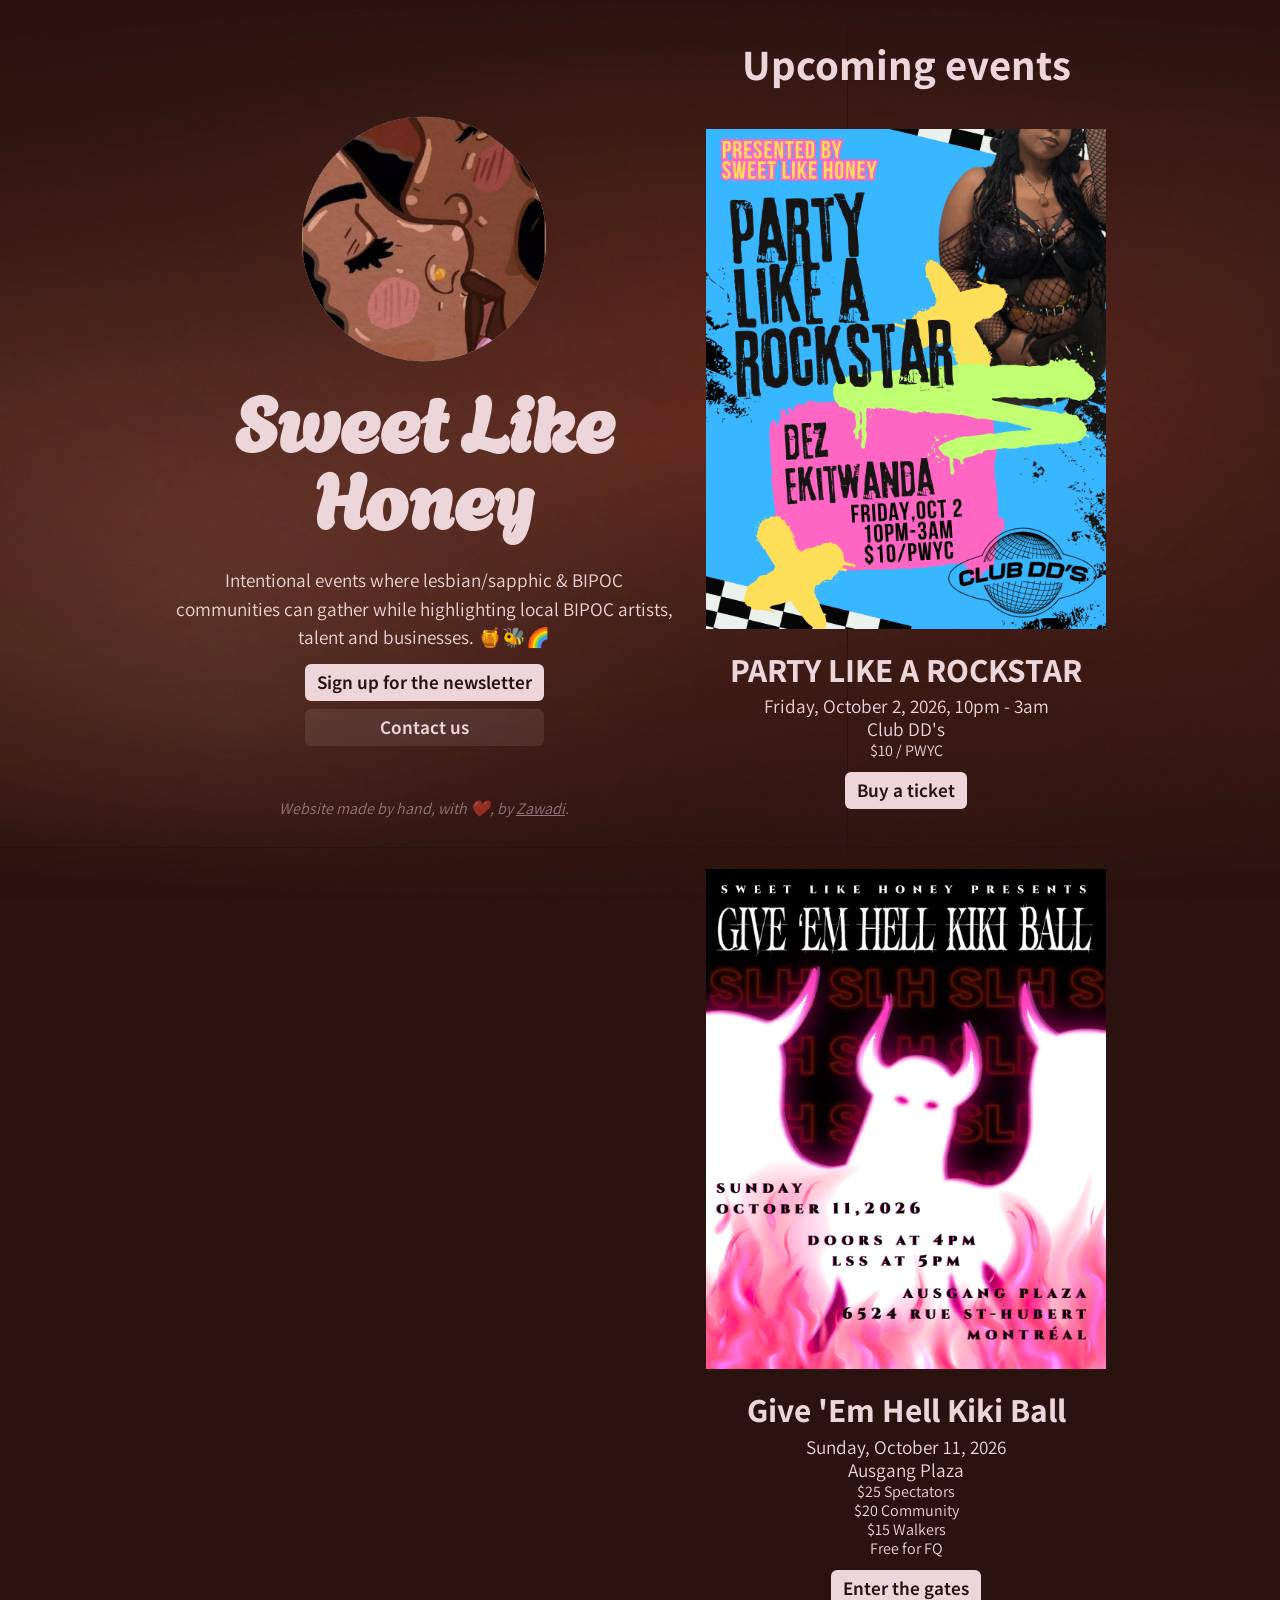
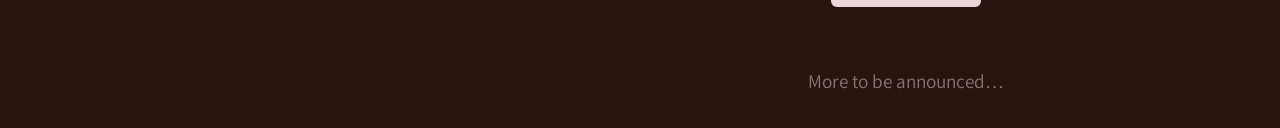
==== index.html @ 3fdf6896 "🤘🏿 Add new event" ====
<!doctype html>
<html>
  <head>
    <meta charset="UTF-8" />
    <meta name="viewport" content="width=device-width, initial-scale=1.0" />

    <link rel="preload" as="style" href="josh-comeau-reset.css" />
    <link rel="preload" as="style" href="styles.css" />
    <link rel="preload" as="style" href="home.css" />

    <style>
      body {
        --white: #ecd6d9;
        --bkg-color: #2a120e;
        background-color: var(--bkg-color);
        color: var(--white);
      }
    </style>
    <link rel="stylesheet" type="text/css" href="josh-comeau-reset.css" />
    <link rel="stylesheet" type="text/css" href="styles.css" />
    <link rel="stylesheet" type="text/css" href="home.css" />

    <link rel="icon" href="/favicon.ico" sizes="32x32" />

    <title>Sweet Like Honey</title>
    <meta
      name="description"
      content="Intentional events where lesbian/sapphic & BIPOC communities can gather while highlighting local BIPOC artists, talent and businesses. 🍯🐝🌈"
    />

    <meta property="og:url" content="https://sweetlikehoneymtl.com" />
    <meta property="og:type" content="website" />
    <meta property="og:title" content="Sweet Like Honey" />
    <meta
      property="og:description"
      content="Intentional events where lesbian/sapphic & BIPOC communities can gather while highlighting local BIPOC artists, talent and businesses. 🍯🐝🌈"
    />
    <meta
      property="og:image"
      content="https://sweetlikehoneymtl.com/site_preview.png"
    />

    <meta name="twitter:card" content="summary_large_image" />
    <meta property="twitter:domain" content="sweetlikehoneymtl.com" />
    <meta property="twitter:url" content="https://sweetlikehoneymtl.com" />
    <meta name="twitter:title" content="Sweet Like Honey" />
    <meta
      name="twitter:description"
      content="Intentional events where lesbian/sapphic & BIPOC communities can gather while highlighting local BIPOC artists, talent and businesses. 🍯🐝🌈"
    />
    <meta
      name="twitter:image"
      content="https://sweetlikehoneymtl.com/site_preview.png"
    />
  </head>
  <body>
    <div class="heroSection">
      <div class="logo">
        <img id="heroImage" src="SLH Logo.png" />
        <h1>Sweet Like Honey</h1>
      </div>
      <p>
        Intentional events where lesbian/sapphic & BIPOC communities can gather
        while highlighting local BIPOC artists, talent and businesses. 🍯🐝🌈
      </p>
      <div class="buttons">
        <a class="button" href="/newsletter">
          <span>Sign up for the newsletter</span></a
        >
        <a
          class="button secondary"
          href="mailto:contact@sweetlikehoneymtl.com?subject=%F0%9F%92%8C%20Contact%20request"
          ><span>Contact us</span></a
        >
      </div>
      <footer class="desktopFooter">
        <p class="author">
          <small>
            Website made by hand, with
            <span role="img" aria-label="love">❤️</span>, by
            <a
              rel="noopener noreferrer"
              target="_blank"
              href="https://zawadi.world"
              >Zawadi</a
            >.
          </small>
        </p>
      </footer>
    </div>
    <main>
      <h2 id="upcomingEventsTitle">Upcoming events</h2>

      <div class="posters">
        <!--<article>
          <div class="carousel">
            <img
              src="posters/26-09-06_hoochieland/main.jpg"
              alt="Sweet Like Honey presents: Hoochieland: Birthday Bash. Sunday September 6, 2026, 8pm - 1am, Ausgang Plaza, 6524 rue St-Hubert, Montreal, QC, H2S 2M3"
            />
            <img
              src="posters/26-09-06_hoochieland/dj_ekitwanda.jpg"
              alt="Featured DJ: Ekitwanda"
            />
            <img
              src="posters/26-09-06_hoochieland/dj_dez.jpg"
              alt="Featured DJ: Dez"
            />
            <img
              src="posters/26-09-06_hoochieland/dj_too.jpg"
              alt="Featured DJ: Too"
            />
            <img
              src="posters/26-09-06_hoochieland/spicy_baby_tattoo.jpg"
              alt="Featured vendor: Spicy Baby Tattoo"
            />
            <img
              src="posters/26-09-06_hoochieland/mom_douce.jpg"
              alt="Featured vendor: Mom Douce. This vendor will be selling Haitian plates of food."
            />
            <img
              src="posters/26-09-06_hoochieland/competitions.jpg"
              alt="Competitions: Best Dressed at 10:15pm, Twerk Competitions at 11:30pm"
            />
            <img
              src="posters/26-09-06_hoochieland/moodboard_1.jpg"
              alt="Moodboard 1"
            />
            <img
              src="posters/26-09-06_hoochieland/moodboard_2.jpg"
              alt="Moodboard 2"
            />
            <img
              src="posters/26-09-06_hoochieland/moodboard_3.jpg"
              alt="Moodboard 3"
            />
            <img
              src="posters/26-09-06_hoochieland/moodboard_4.jpg"
              alt="Moodboard 4"
            />
          </div>
          <div class="eventDescription">
            <h4>Hoochieland</h4>
            <p>
              <span>Sunday, September 6, 2026, 8pm - 1am</span>
              <span>Ausgang Plaza</span>
              <span>6524 rue St-Hubert, Montréal, QC, H2S 2M3</span>
            </p>
            <a
              class="button"
              rel="noopener noreferrer"
              target="_blank"
              href="https://lepointdevente.com/billets/xd0260906001"
              ><span>Buy a ticket</span></a
            >
          </div>
        </article>-->

        <!--<article>
          <img
            src="posters/26-09-12_we_outside.jpg"
            alt='Sweet Like Honey and The Pull Up present: "We Outside!": A Black Queer Gathering. Saturday September 12, 2026, 1:30pm - 6pm, Parc Lafontaine'
          />
          <div class="eventDescription">
            <h4>&quot;We Outside!&quot;</h4>
            <p>
              <span>Saturday, September 12, 2026, 1:30pm-6pm</span>
              <span>Parc Lafontaine</span>
              <small>(Pin will be dropped the day of)</small>
            </p>
            <button disabled class="button">
              <span>FREE</span>
            </button>
          </div>
        </article>-->

        <!--<article>
          <img
            src="posters/26-09-17_uncensored_strip_night.png"
            alt='Sweet Like Honey presents "UNCENSORED": A Lesbian/Sapphic Strip Club Night. Thursday, September 17, 2026, 8pm til late @ Bar Taboo. $10 before 10pm, $15 after.'
          />
          <div class="eventDescription">
            <h4>UNCENSORED: A Lesbian/Sapphic Strip Club Night</h4>
            <p>
              <span>Thursday, September 17, 2026, 8pm til late</span>
              <span>Bar taboo</span>
              <small>$10 before 10pm, $15 after</small>
              <small>$20 for private dances</small>
            </p>
            <button disabled class="button">
              <span>Cash only</span>
            </button>
          </div>
        </article>-->

        <article>
          <img
            src="posters/26-10-02_party_like_a_rockstar.png"
            alt="Sweet Like Honey presents PARTY LIKE A ROCKSTAR. Friday, October 2, 2026, 10pm - 3am @ Club DD's. $10 / PWYC."
          />
          <div class="eventDescription">
            <h4>PARTY LIKE A ROCKSTAR</h4>
            <p>
              <span>Friday, October 2, 2026, 10pm - 3am</span>
              <span>Club DD's</span>
              <small>$10 / PWYC</small>
            </p>
            <a
              class="button"
              rel="noopener noreferrer"
              target="_blank"
              href="https://www.eventbrite.ca/e/sweet-like-honey-presents-party-like-a-rockstar-tickets-2002541861615?aff=oddtdtcreator"
              ><span>Buy a ticket</span></a
            >
          </div>
        </article>

        <article id="give_em_hell_kiki_ball">
          <img
            src="posters/26-10-11_give_em_hell_kiki_ball/1. Main poster.png"
            alt="Sweet Like Honey present Give 'Em Hell Kiki Ball: Sunday, October 11, 2026. Doors at 4pm, LSS at 5pm @ Ausgang Plaza 6524 rue St-Hubert, Montréal"
          />
          <!--<div class="carousel">
            <img
              src="posters/26-10-11_give_em_hell_kiki_ball/1. Main poster.png"
              alt="Sweet Like Honey present Give 'Em Hell Kiki Ball: Sunday, October 11, 2026. Doors at 4pm, LSS at 5pm @ Ausgang Plaza 6524 rue St-Hubert, Montréal"
            />
            <img
              src="posters/26-10-11_give_em_hell_kiki_ball/2. More details.png"
              alt="Commentators: Moonstar PinkLady, Silk PinkLady. DJ: Moon 007. $25 Spectators, $20 Community, $15 Walkers, Free for FQ. Nails Affair, Face, Realness, Beginners' Performance, Beginners' Runway, Body, Lip Sync, Intermission, Bazaar, Fashion Killa, Commentator vs Commentator, Performance, Runway, Sex Siren"
            />
            <img
              src="posters/26-10-11_give_em_hell_kiki_ball/3. Nails Affair.png"
              alt="Nails Affair. In the Roman Catholic tradition, the first known murder was the murder of Abel by the hands of his brother, Cain. Convince the judges that there might be a twist to the story. As they say — caught red handed! Bring it with your nails as the weapons."
            />
            <img
              src="posters/26-10-11_give_em_hell_kiki_ball/4. Face.png"
              alt="Face. “Your heart became proud on account of your beauty, and you corrupted your wisdom because of your splendor. So I threw you to the earth.” Ezekiel 28:17. Bring it as a fallen angel."
            />
            <img
              src="posters/26-10-11_give_em_hell_kiki_ball/5. Realness.png"
              alt="Realness. Before the fall, there was Paradise. Step into the Garden of Eden and show us the innocence, simplicity and divine beauty of the first humans before their descent from paradise. Bring it as Adam, Eve or your own interpretation of the first inhabitants of Eden. Can you make us believe you were truly made for Paradise?"
            />
            <img
              src="posters/26-10-11_give_em_hell_kiki_ball/6. Beginners' Performance.png"
              alt="Beginners' Performance. You’ve been through the valley of the shadow of death, gone to hell and made it back. Bring it as in a burnt and charred look. Can you vogue through the night when you’re already burnt out..?"
            />
            <img
              src="posters/26-10-11_give_em_hell_kiki_ball/7. Beginners' Runway.png"
              alt="Beginners' Runway. You’ve been lazy in life and your punishment is to keep it pumping. Bring it in loungewear."
            />
            <img
              src="posters/26-10-11_give_em_hell_kiki_ball/8. Body.png"
              alt="Body. “The apostles believe in Jesus Christ who was conceived by the Holy Spirit was crucified, died and was buried” Bring it as Jesus’ final look before his descent into hell and rose again."
            />
            <img
              src="posters/26-10-11_give_em_hell_kiki_ball/9. Lip Sync.png"
              alt="Lip Sync. Harpies work under the Gods to punish the ones who’ve offended them or have committed unspeakable acts. Bring it with a song to vocalize your anger, show us that you can drag a bitch straight to hell with the power of your words."
            />
            <img
              src="posters/26-10-11_give_em_hell_kiki_ball/10. Bazaar.png"
              alt="Bazaar. Cerebus is described as the monstrous watchdog of the underworld who diligently served his master, the ruler of hell. After millenia, he needs a break. Bring it as his successor, the new guardian of the gates of hell."
            />
            <img
              src="posters/26-10-11_give_em_hell_kiki_ball/11. Fashion Killa.png"
              alt="Fashion Killa. “Opulence! you own everything.” – Junior LaBeija. Greed is a deadly sin. More is more and there’s no such thing as enough. Dive into the extravagance. Bring it with an excess of accessories."
            />
            <img
              src="posters/26-10-11_give_em_hell_kiki_ball/12. Commentator vs Commentator.png"
              alt="Commentator vs Commentator. Exorcisms have been performed for thousands of years. The girls are POSSESSED, it is your task to make sure no demons is left standing in your vicinity. Bring it with a chant to cast away the most sinister spirits."
            />
            <img
              src="posters/26-10-11_give_em_hell_kiki_ball/13. Performance.png"
              alt="Performance. The holy water was splashed, the prayers were read, and your physical body is fighting to save your soul. Bring it as a person in the midst of an exorcism. Tell us the story of the demon on its way out."
            />
            <img
              src="posters/26-10-11_give_em_hell_kiki_ball/14. Runway.png"
              alt="Runway. Death walks among us. You are now tasked to collect the souls of the damned. Show us how you’d escort a sinner out of this world and into the afterlife. Bring it as the Grim Reaper and pump to collect your next target."
            />
            <img
              src="posters/26-10-11_give_em_hell_kiki_ball/15. Sex Siren.png"
              alt="Sex siren. You made a vow… and still chose temptation. Tag team with a member of another House and give us the ultimate forbidden affair. Secret lovers, stolen glances, betrayal, jealousy and sinful chemistry! Bring it with the kind of temptation that could send you straight to the Second Circle of Hell."
            />
            <img
              src="posters/26-10-11_give_em_hell_kiki_ball/16. Call for sponsors.png"
              alt="Call for sponsors. All categories are open for sponsors! (cash or gifts). Reach out to contact@sweetlikehoneymtl.com"
            />
          </div>-->
          <div class="eventDescription">
            <h4>Give 'Em Hell Kiki Ball</h4>
            <p>
              <span>Sunday, October 11, 2026</span>
              <span>Ausgang Plaza</span>
              <small>$25 Spectators</small>
              <small>$20 Community</small>
              <small>$15 Walkers</small>
              <small>Free for FQ</small>
            </p>

            <div class="buttons">
              <a class="button" href="./give-em-hell/"
                ><span>Enter the gates</span></a
              >
            </div>
          </div>
        </article>
      </div>
    </main>
    <footer class="mobileFooter">
      <p class="author">
        Website made by hand, with
        <span role="img" aria-label="love">❤️</span>, by
        <a rel="noopener noreferrer" target="_blank" href="https://zawadi.world"
          >Zawadi</a
        >.
      </p>
    </footer>
  </body>
</html>
---- styles.css ----
@font-face {
  font-family: "Agbalumo";
  src: url("fonts/Agbalumo-Regular.ttf");
}

@font-face {
  font-family: "Assistant";
  src: url("fonts/Assistant-VariableFont_wght.ttf");
}

html {
  font-size: 120%;
}

body {
  overflow-x: auto;

  &::before {
    content: "";
    position: fixed;
    z-index: -1;
    width: 100svw;
    height: 100svh;
    background-image: url("./background_mobile.webp");
    background-position: center;
    background-size: cover;
    background-repeat: no-repeat;
    top: 0;
    left: 0;
  }

  min-height: 100svh;

  font-family: Assistant;

  @media (orientation: landscape) {
    &::before {
      background-image: url("./background_desktop.webp");
    }
  }
}

h1 {
  font-size: 3.5em;
  @media (orientation: landscape) {
    font-size: 4em;
  }
}
h2 {
  font-size: 2.25em;
}
h3 {
  font-size: 2em;
}
h4 {
  font-size: 1.75em;
}
h5 {
  font-size: 1.5em;
}
h6 {
  font-size: 1em;
}

button {
  padding: 0;
  border: none;
  background: none;
}

a:where(:visited),
a:where(:any-link) {
  color: inherit;
}

.buttons {
  display: flex;
  flex-direction: column;
  gap: 8px;
  margin: 12px 0;

  .button {
    margin: 0;
  }
}

.button {
  border-radius: 8px;
  margin: 12px 0;

  padding: 8px 16px;
  background-color: var(--white);
  color: var(--bkg-color);

  text-decoration: none;
  font-weight: 650;

  &:disabled {
    opacity: 0.75;
  }

  &.secondary {
    background-color: oklch(from var(--white) l c h / 0.1);
    color: var(--white);
  }

  @media (hover: hover) {
    border-radius: 6px;
    padding: 4px 12px;
    transition: transform 100ms ease-in-out;

    &:not(:disabled):hover {
      transform: scale(1.1);
    }
  }
}
---- home.css ----
body {
  position: relative;

  display: flex;
  flex-direction: column;
  align-items: center;
  gap: 32px;

  @media (orientation: landscape) {
    padding: 0 32px;
    flex-direction: row;
    justify-content: center;
    align-items: flex-start;
  }
}

#heroImage {
  width: 75vw;
  max-width: 250px;

  @media (orientation: landscape) {
    width: 30vw;
  }
}

.heroSection {
  width: 100%;
  max-width: 500px;
  margin-top: 4svh;
  padding: 0 2.5vw;

  display: flex;
  flex-direction: column;
  align-items: center;
  text-align: center;

  @media (orientation: landscape) {
    position: sticky;
    top: 0;

    padding: 0;
    height: 100svh;
    width: 40svw;

    justify-content: center;
  }
}

.logo {
  margin-top: 32px;

  display: flex;
  flex-direction: column;
  align-items: center;

  h1 {
    font-family: Agbalumo;
    line-height: 1;
    margin-top: 8px;
    margin-bottom: 16px;
  }

  @media (orientation: landscape) {
    margin-top: 0;

    h1 {
      margin-top: 16px;
      margin-bottom: 32px;
    }
  }
}

main {
  padding: 0 2.5vw;

  display: flex;
  flex-direction: column;
  align-items: center;
  text-align: center;

  @media (orientation: landscape) {
    padding: 0;
    min-height: 100svh;
    justify-content: center;
  }
}

#upcomingEventsTitle {
  margin-bottom: 16px;

  @media (orientation: landscape) {
    margin-bottom: 32px;
    margin-top: 32px;
  }
}

.posters {
  display: flex;
  flex-direction: column;
  gap: 16px;

  article {
    width: 80vw;
    max-width: 300px;
  }

  @media (orientation: landscape) {
    margin-bottom: 32px;

    &::after {
      content: "More to be announced…";
      opacity: 0.5;
    }

    article {
      width: 40svw;
      max-width: 400px;
    }
  }
}

.carousel {
  display: flex;
  align-items: center;
  gap: 8px;

  padding: 0 32px;
  margin: 0 -32px;
  mask-image: linear-gradient(
    to right,
    transparent,
    black 40px,
    black calc(100% - 40px),
    transparent 100%
  );
  scroll-snap-type: x mandatory;
  overflow-x: scroll;
  scrollbar-width: none;

  img {
    scroll-snap-align: center;
  }
}

.eventDescription {
  margin: 16px 0 32px;
  display: flex;
  flex-direction: column;
  align-items: center;
  text-align: center;

  p {
    line-height: 1.2;
  }

  p > * {
    display: block;
  }
}

footer {
  opacity: 0.5;
  display: flex;
  align-items: center;

  p {
    font-style: italic;
  }

  &.mobileFooter {
    height: 200px;
  }

  &.desktopFooter {
    display: none;
    height: 100px;
  }

  @media (orientation: landscape) {
    &.mobileFooter {
      display: none;
    }

    &.desktopFooter {
      display: flex;
    }
  }
}
---- styles.css ----
@font-face {
  font-family: "Agbalumo";
  src: url("fonts/Agbalumo-Regular.ttf");
}

@font-face {
  font-family: "Assistant";
  src: url("fonts/Assistant-VariableFont_wght.ttf");
}

html {
  font-size: 120%;
}

body {
  overflow-x: auto;

  &::before {
    content: "";
    position: fixed;
    z-index: -1;
    width: 100svw;
    height: 100svh;
    background-image: url("./background_mobile.webp");
    background-position: center;
    background-size: cover;
    background-repeat: no-repeat;
    top: 0;
    left: 0;
  }

  min-height: 100svh;

  font-family: Assistant;

  @media (orientation: landscape) {
    &::before {
      background-image: url("./background_desktop.webp");
    }
  }
}

h1 {
  font-size: 3.5em;
  @media (orientation: landscape) {
    font-size: 4em;
  }
}
h2 {
  font-size: 2.25em;
}
h3 {
  font-size: 2em;
}
h4 {
  font-size: 1.75em;
}
h5 {
  font-size: 1.5em;
}
h6 {
  font-size: 1em;
}

button {
  padding: 0;
  border: none;
  background: none;
}

a:where(:visited),
a:where(:any-link) {
  color: inherit;
}

.buttons {
  display: flex;
  flex-direction: column;
  gap: 8px;
  margin: 12px 0;

  .button {
    margin: 0;
  }
}

.button {
  border-radius: 8px;
  margin: 12px 0;

  padding: 8px 16px;
  background-color: var(--white);
  color: var(--bkg-color);

  text-decoration: none;
  font-weight: 650;

  &:disabled {
    opacity: 0.75;
  }

  &.secondary {
    background-color: oklch(from var(--white) l c h / 0.1);
    color: var(--white);
  }

  @media (hover: hover) {
    border-radius: 6px;
    padding: 4px 12px;
    transition: transform 100ms ease-in-out;

    &:not(:disabled):hover {
      transform: scale(1.1);
    }
  }
}
---- home.css ----
body {
  position: relative;

  display: flex;
  flex-direction: column;
  align-items: center;
  gap: 32px;

  @media (orientation: landscape) {
    padding: 0 32px;
    flex-direction: row;
    justify-content: center;
    align-items: flex-start;
  }
}

#heroImage {
  width: 75vw;
  max-width: 250px;

  @media (orientation: landscape) {
    width: 30vw;
  }
}

.heroSection {
  width: 100%;
  max-width: 500px;
  margin-top: 4svh;
  padding: 0 2.5vw;

  display: flex;
  flex-direction: column;
  align-items: center;
  text-align: center;

  @media (orientation: landscape) {
    position: sticky;
    top: 0;

    padding: 0;
    height: 100svh;
    width: 40svw;

    justify-content: center;
  }
}

.logo {
  margin-top: 32px;

  display: flex;
  flex-direction: column;
  align-items: center;

  h1 {
    font-family: Agbalumo;
    line-height: 1;
    margin-top: 8px;
    margin-bottom: 16px;
  }

  @media (orientation: landscape) {
    margin-top: 0;

    h1 {
      margin-top: 16px;
      margin-bottom: 32px;
    }
  }
}

main {
  padding: 0 2.5vw;

  display: flex;
  flex-direction: column;
  align-items: center;
  text-align: center;

  @media (orientation: landscape) {
    padding: 0;
    min-height: 100svh;
    justify-content: center;
  }
}

#upcomingEventsTitle {
  margin-bottom: 16px;

  @media (orientation: landscape) {
    margin-bottom: 32px;
    margin-top: 32px;
  }
}

.posters {
  display: flex;
  flex-direction: column;
  gap: 16px;

  article {
    width: 80vw;
    max-width: 300px;
  }

  @media (orientation: landscape) {
    margin-bottom: 32px;

    &::after {
      content: "More to be announced…";
      opacity: 0.5;
    }

    article {
      width: 40svw;
      max-width: 400px;
    }
  }
}

.carousel {
  display: flex;
  align-items: center;
  gap: 8px;

  padding: 0 32px;
  margin: 0 -32px;
  mask-image: linear-gradient(
    to right,
    transparent,
    black 40px,
    black calc(100% - 40px),
    transparent 100%
  );
  scroll-snap-type: x mandatory;
  overflow-x: scroll;
  scrollbar-width: none;

  img {
    scroll-snap-align: center;
  }
}

.eventDescription {
  margin: 16px 0 32px;
  display: flex;
  flex-direction: column;
  align-items: center;
  text-align: center;

  p {
    line-height: 1.2;
  }

  p > * {
    display: block;
  }
}

footer {
  opacity: 0.5;
  display: flex;
  align-items: center;

  p {
    font-style: italic;
  }

  &.mobileFooter {
    height: 200px;
  }

  &.desktopFooter {
    display: none;
    height: 100px;
  }

  @media (orientation: landscape) {
    &.mobileFooter {
      display: none;
    }

    &.desktopFooter {
      display: flex;
    }
  }
}
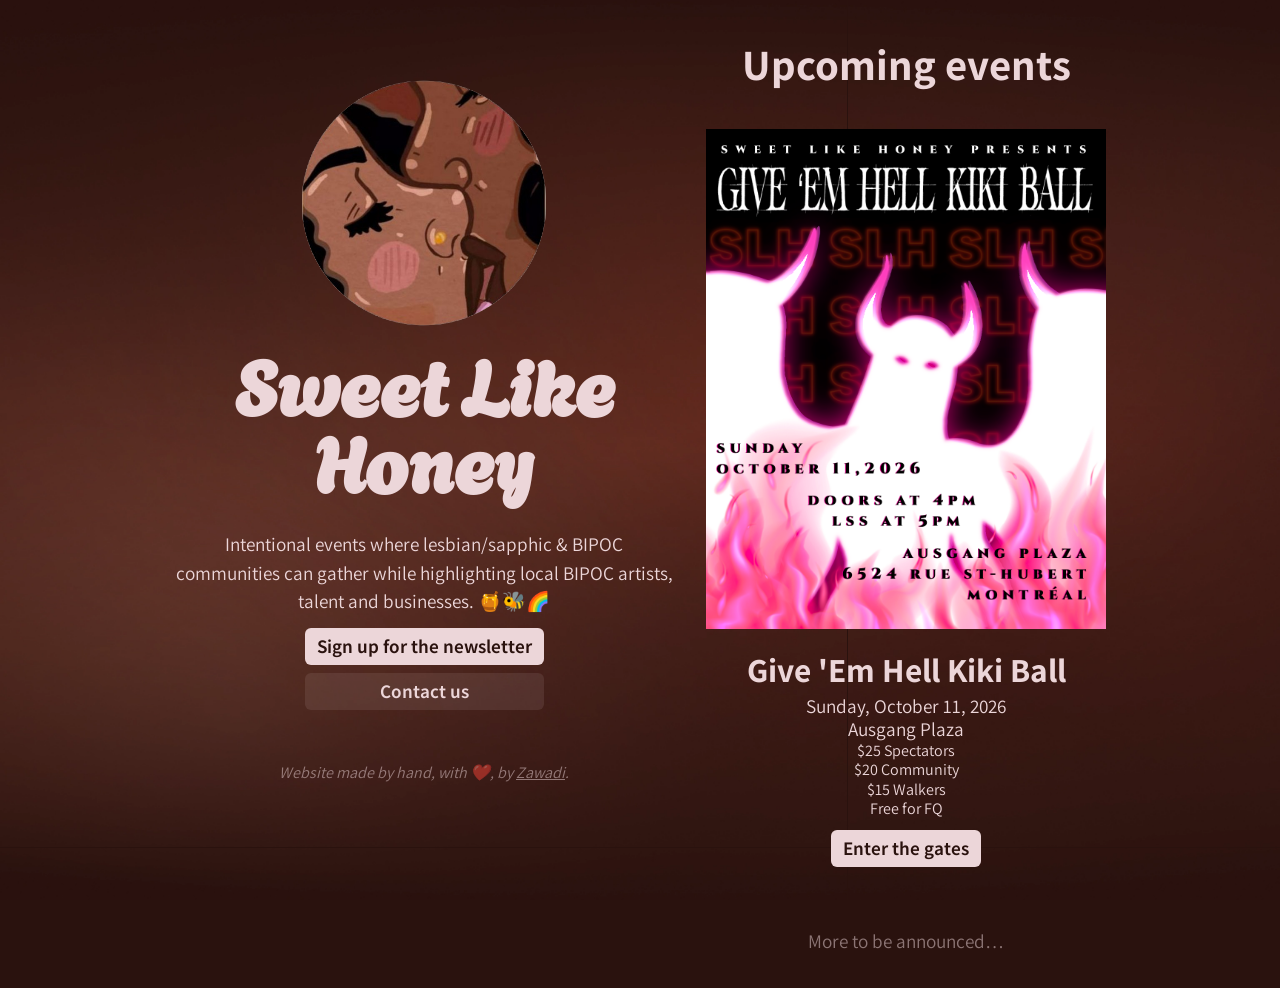
==== commit 302479f5: "🧹 Remove bygone event" ====
--- a/index.html
+++ b/index.html
@@ -193,7 +193,7 @@
           </div>
         </article>-->
 
-        <article>
+        <!--<article>
           <img
             src="posters/26-10-02_party_like_a_rockstar.png"
             alt="Sweet Like Honey presents PARTY LIKE A ROCKSTAR. Friday, October 2, 2026, 10pm - 3am @ Club DD's. $10 / PWYC."
@@ -213,7 +213,7 @@
               ><span>Buy a ticket</span></a
             >
           </div>
-        </article>
+        </article>-->
 
         <article id="give_em_hell_kiki_ball">
           <img
--- a/home.css
+++ b/home.css
@@ -38,6 +38,7 @@
     position: sticky;
     top: 0;
 
+    margin-top: 0;
     padding: 0;
     height: 100svh;
     width: 40svw;
--- a/home.css
+++ b/home.css
@@ -38,6 +38,7 @@
     position: sticky;
     top: 0;
 
+    margin-top: 0;
     padding: 0;
     height: 100svh;
     width: 40svw;
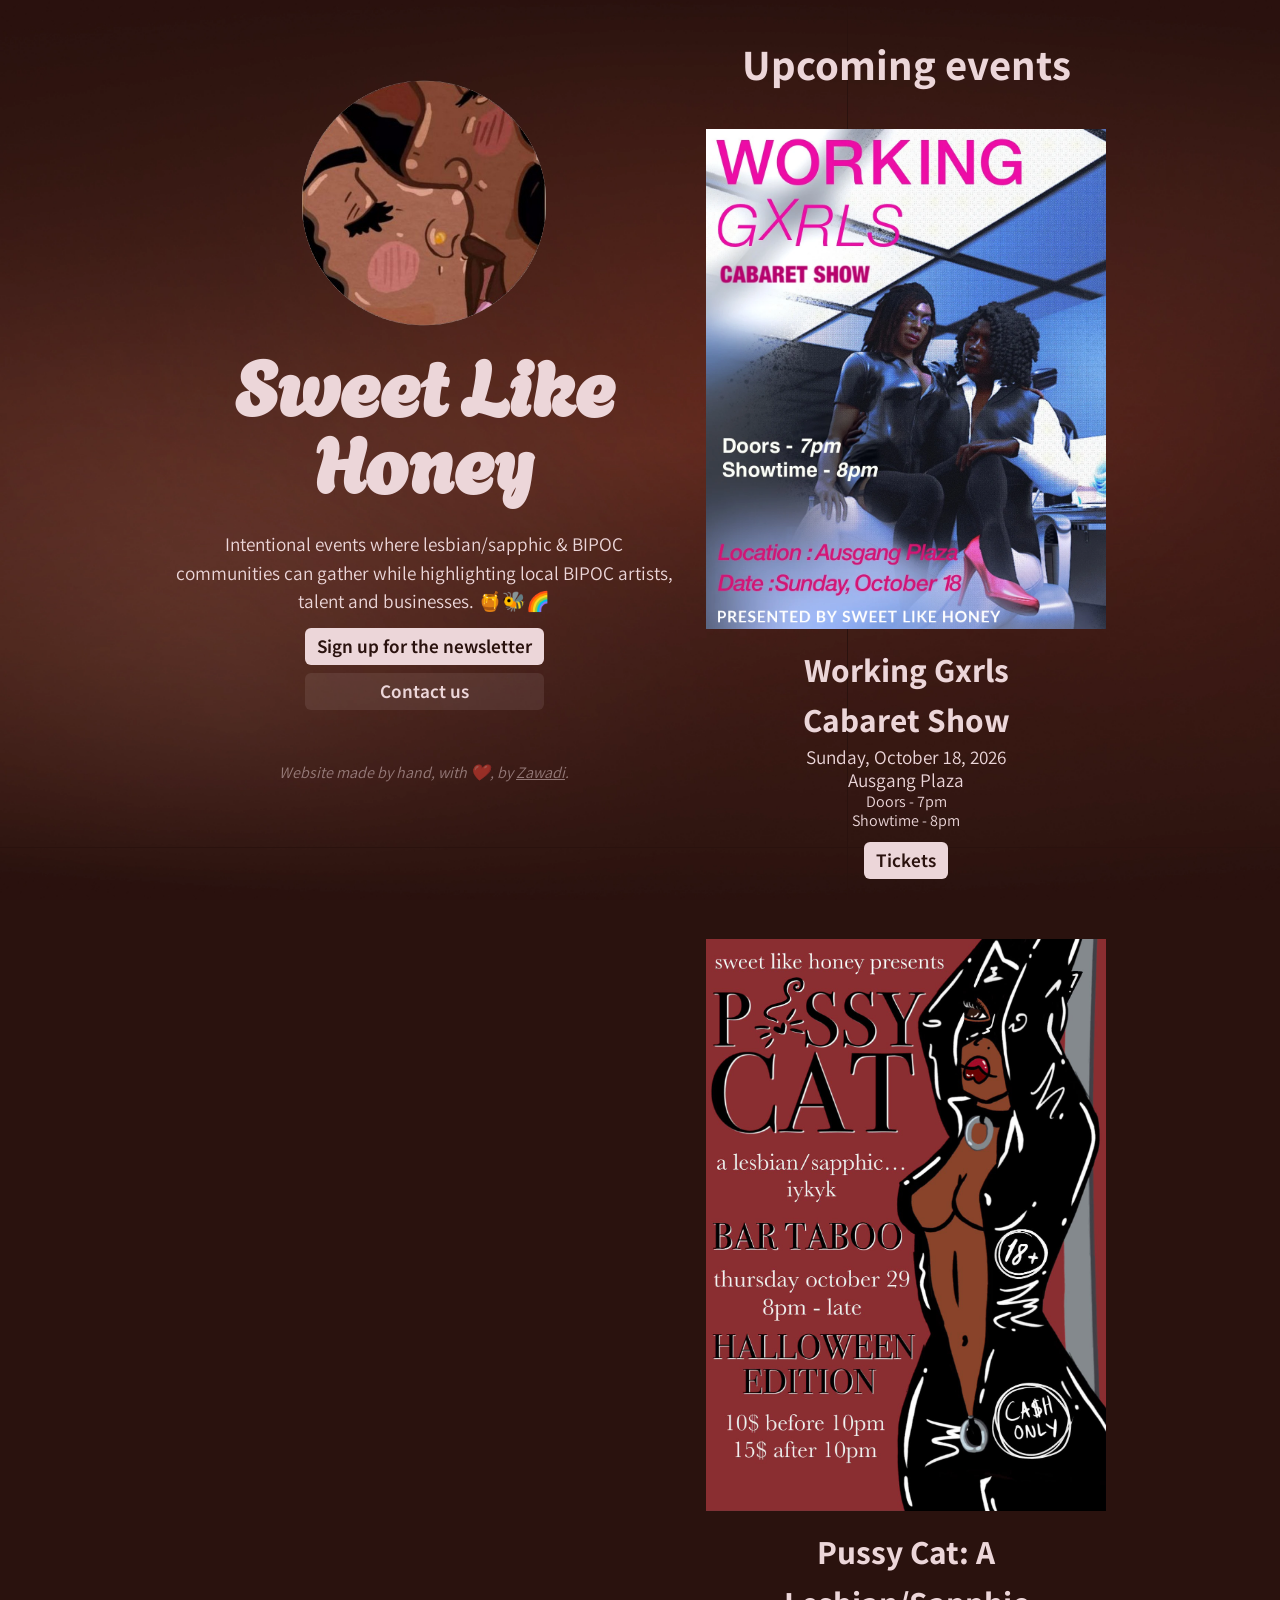
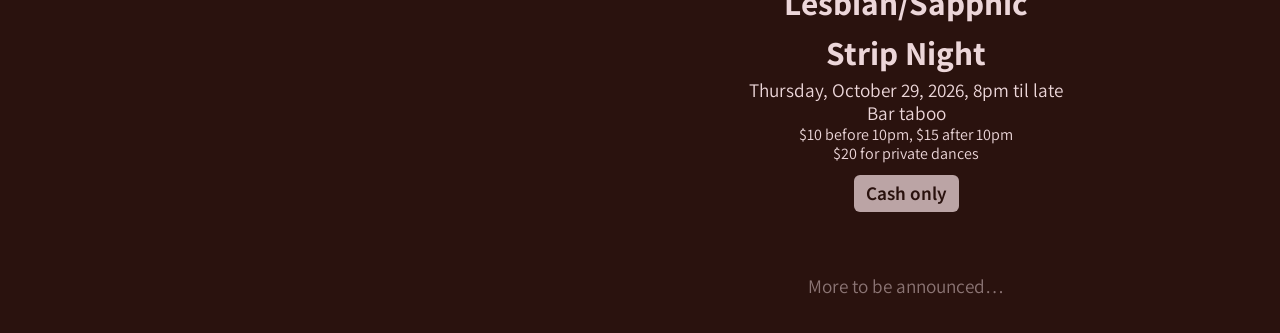
==== commit b05a124a: "✨Add Octobers events" ====
--- a/index.html
+++ b/index.html
@@ -215,12 +215,12 @@
           </div>
         </article>-->
 
-        <article id="give_em_hell_kiki_ball">
+        <!--<article id="give_em_hell_kiki_ball">
           <img
             src="posters/26-10-11_give_em_hell_kiki_ball/1. Main poster.png"
             alt="Sweet Like Honey present Give 'Em Hell Kiki Ball: Sunday, October 11, 2026. Doors at 4pm, LSS at 5pm @ Ausgang Plaza 6524 rue St-Hubert, Montréal"
           />
-          <!--<div class="carousel">
+          <div class="carousel">
             <img
               src="posters/26-10-11_give_em_hell_kiki_ball/1. Main poster.png"
               alt="Sweet Like Honey present Give 'Em Hell Kiki Ball: Sunday, October 11, 2026. Doors at 4pm, LSS at 5pm @ Ausgang Plaza 6524 rue St-Hubert, Montréal"
@@ -285,7 +285,7 @@
               src="posters/26-10-11_give_em_hell_kiki_ball/16. Call for sponsors.png"
               alt="Call for sponsors. All categories are open for sponsors! (cash or gifts). Reach out to contact@sweetlikehoneymtl.com"
             />
-          </div>-->
+          </div>
           <div class="eventDescription">
             <h4>Give 'Em Hell Kiki Ball</h4>
             <p>
@@ -302,6 +302,49 @@
                 ><span>Enter the gates</span></a
               >
             </div>
+          </div>
+        </article>-->
+
+        <article>
+          <img
+            src="posters/26-10-18_working_gxrls_caberet_show.png"
+            alt="Sweet Like Honey presents Working Gxrls Cabaret Show. Sunday October 18, 2026, Doors at 7pm, Showtime at 8pm @ Ausgang Plaza"
+          />
+          <div class="eventDescription">
+            <h4>Working Gxrls Cabaret Show</h4>
+            <p>
+              <span>Sunday, October 18, 2026</span>
+              <span>Ausgang Plaza</span>
+              <small>Doors - 7pm</small>
+              <small>Showtime - 8pm</small>
+            </p>
+            <a
+              class="button"
+              rel="noopener noreferrer"
+              target="_blank"
+              href="https://lepointdevente.com/billets/xd0261018001?lang=fr"
+            >
+              <span>Tickets</span>
+            </a>
+          </div>
+        </article>
+
+        <article>
+          <img
+            src="posters/26-10-29_pussy_cat_strip_night.jpg"
+            alt="Sweet Like Honey presents Pussy Cat: A Lesbian/Sapphic Strip Night. HALLOWEEN EDITION. Thursday, October 29, 2026, 8pm til late @ Bar Taboo. $10 before 10pm, $15 after 10pm."
+          />
+          <div class="eventDescription">
+            <h4>Pussy Cat: A Lesbian/Sapphic Strip Night</h4>
+            <p>
+              <span>Thursday, October 29, 2026, 8pm til late</span>
+              <span>Bar taboo</span>
+              <small>$10 before 10pm, $15 after 10pm</small>
+              <small>$20 for private dances</small>
+            </p>
+            <button disabled class="button">
+              <span>Cash only</span>
+            </button>
           </div>
         </article>
       </div>
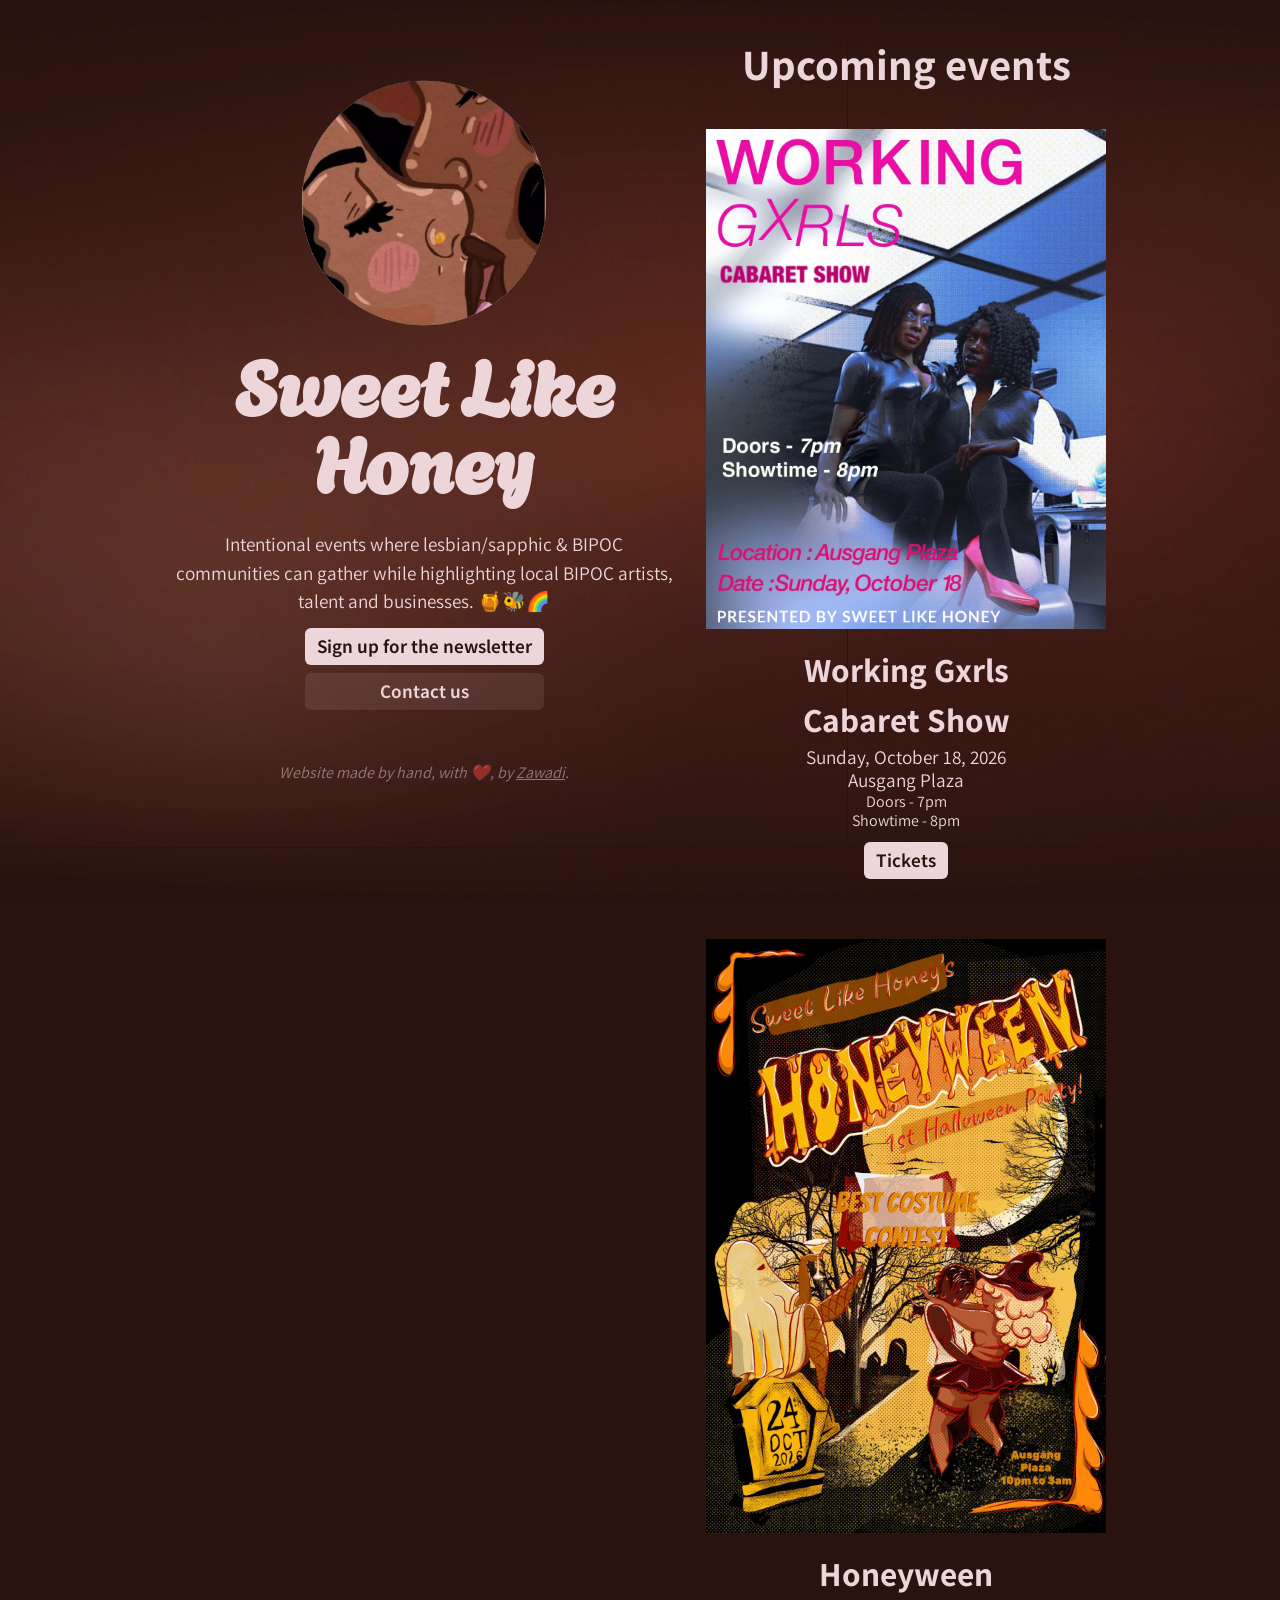
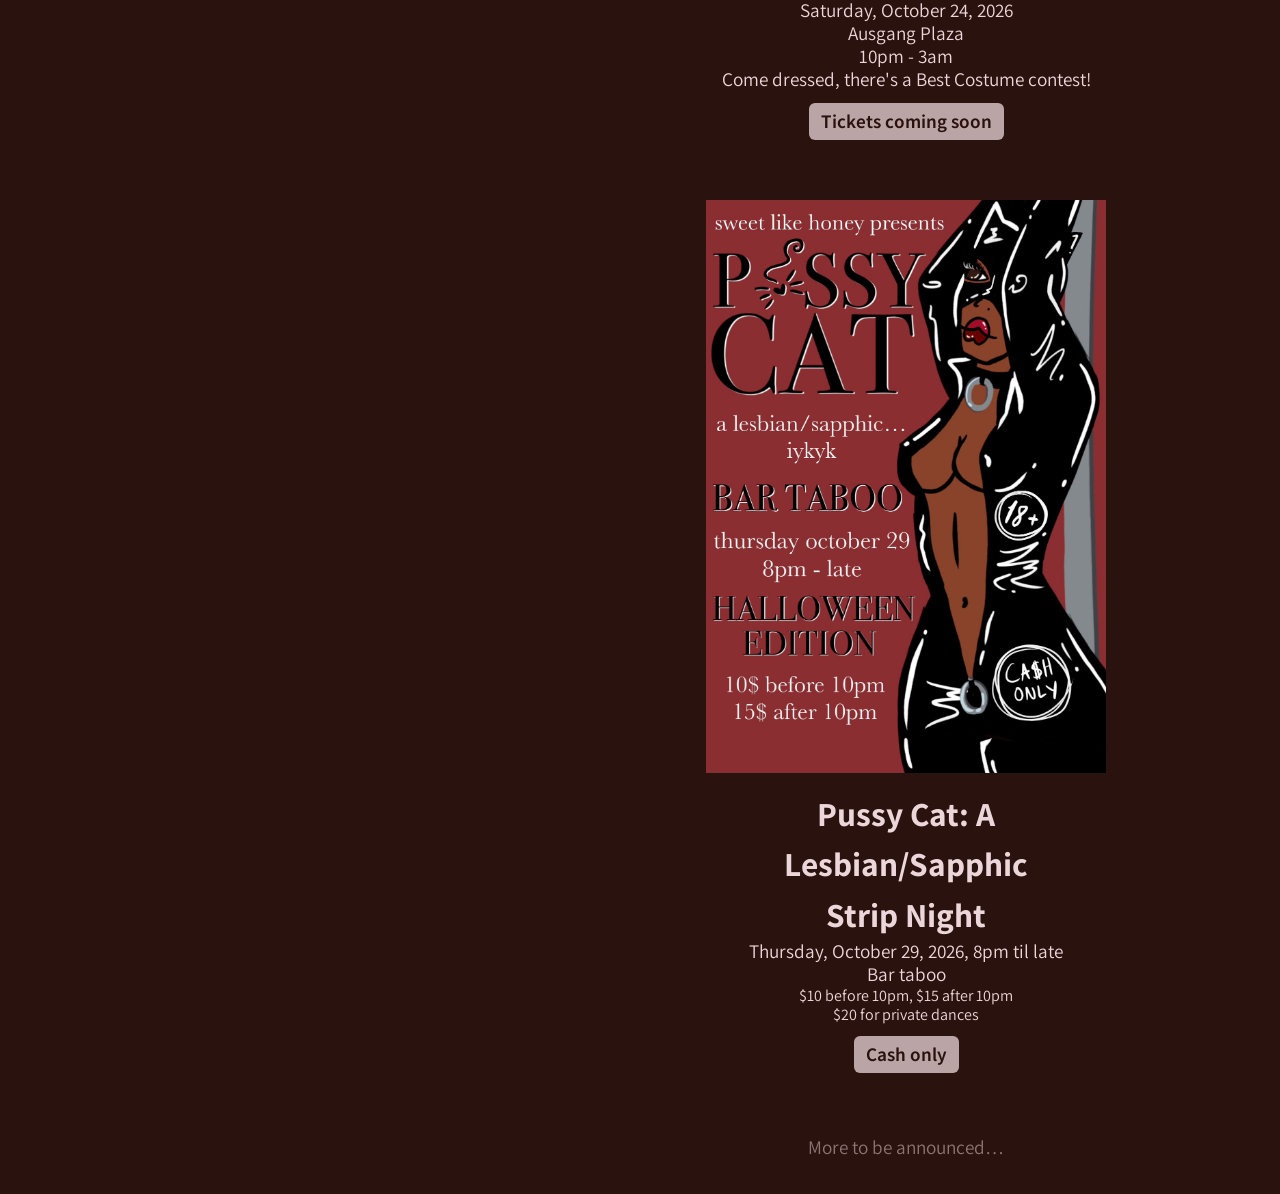
==== commit 85a27372: "🎃 Add Honeyween event" ====
--- a/index.html
+++ b/index.html
@@ -331,6 +331,25 @@
 
         <article>
           <img
+            src="posters/26-10-24_honeyweenm.jpg"
+            alt="Sweet Like Honey presents Honeyween. Saturday, October 24, 2026 @ Ausgang Plaza, 10pm to 3am."
+          />
+          <div class="eventDescription">
+            <h4>Honeyween</h4>
+            <p>
+              <span>Saturday, October 24, 2026</span>
+              <span>Ausgang Plaza</span>
+              <span>10pm - 3am</span>
+              <span>Come dressed, there's a Best Costume contest!</span>
+            </p>
+            <button disabled class="button">
+              <span>Tickets coming soon</span>
+            </button>
+          </div>
+        </article>
+
+        <article>
+          <img
             src="posters/26-10-29_pussy_cat_strip_night.jpg"
             alt="Sweet Like Honey presents Pussy Cat: A Lesbian/Sapphic Strip Night. HALLOWEEN EDITION. Thursday, October 29, 2026, 8pm til late @ Bar Taboo. $10 before 10pm, $15 after 10pm."
           />
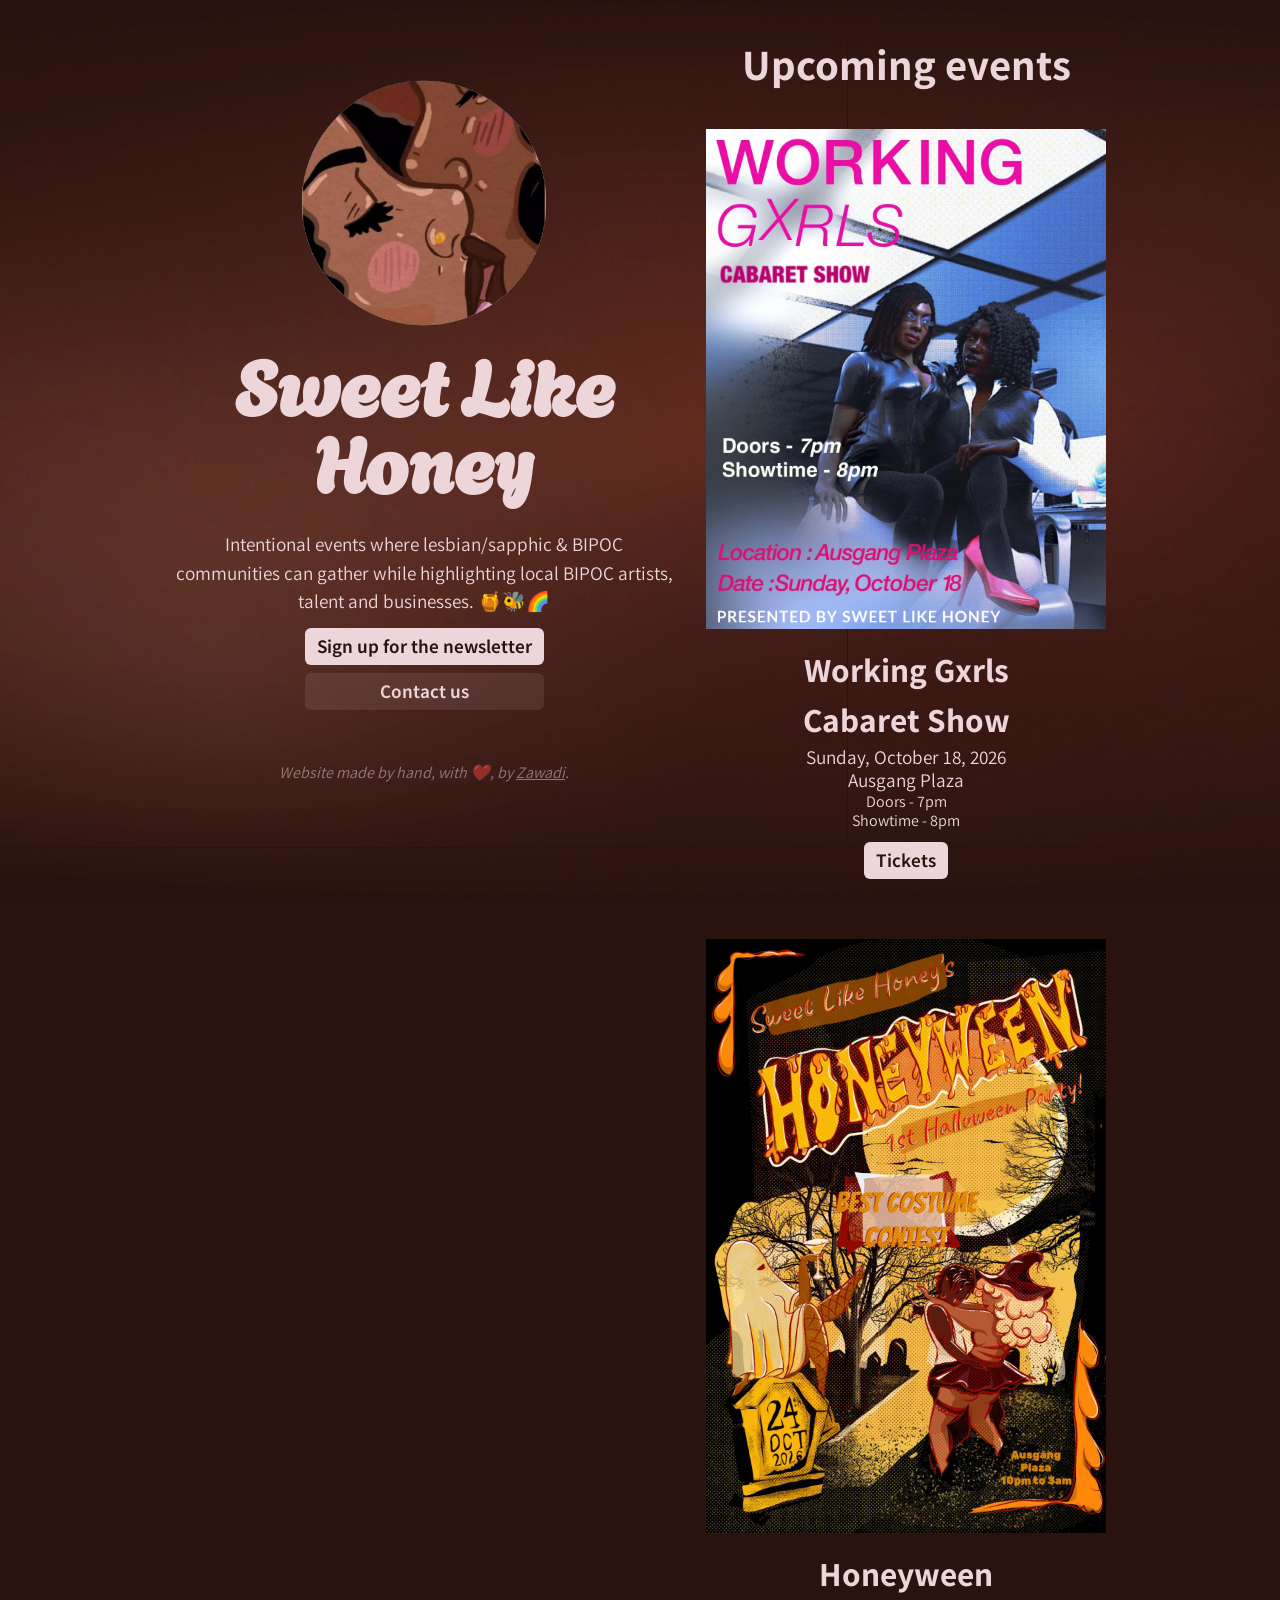
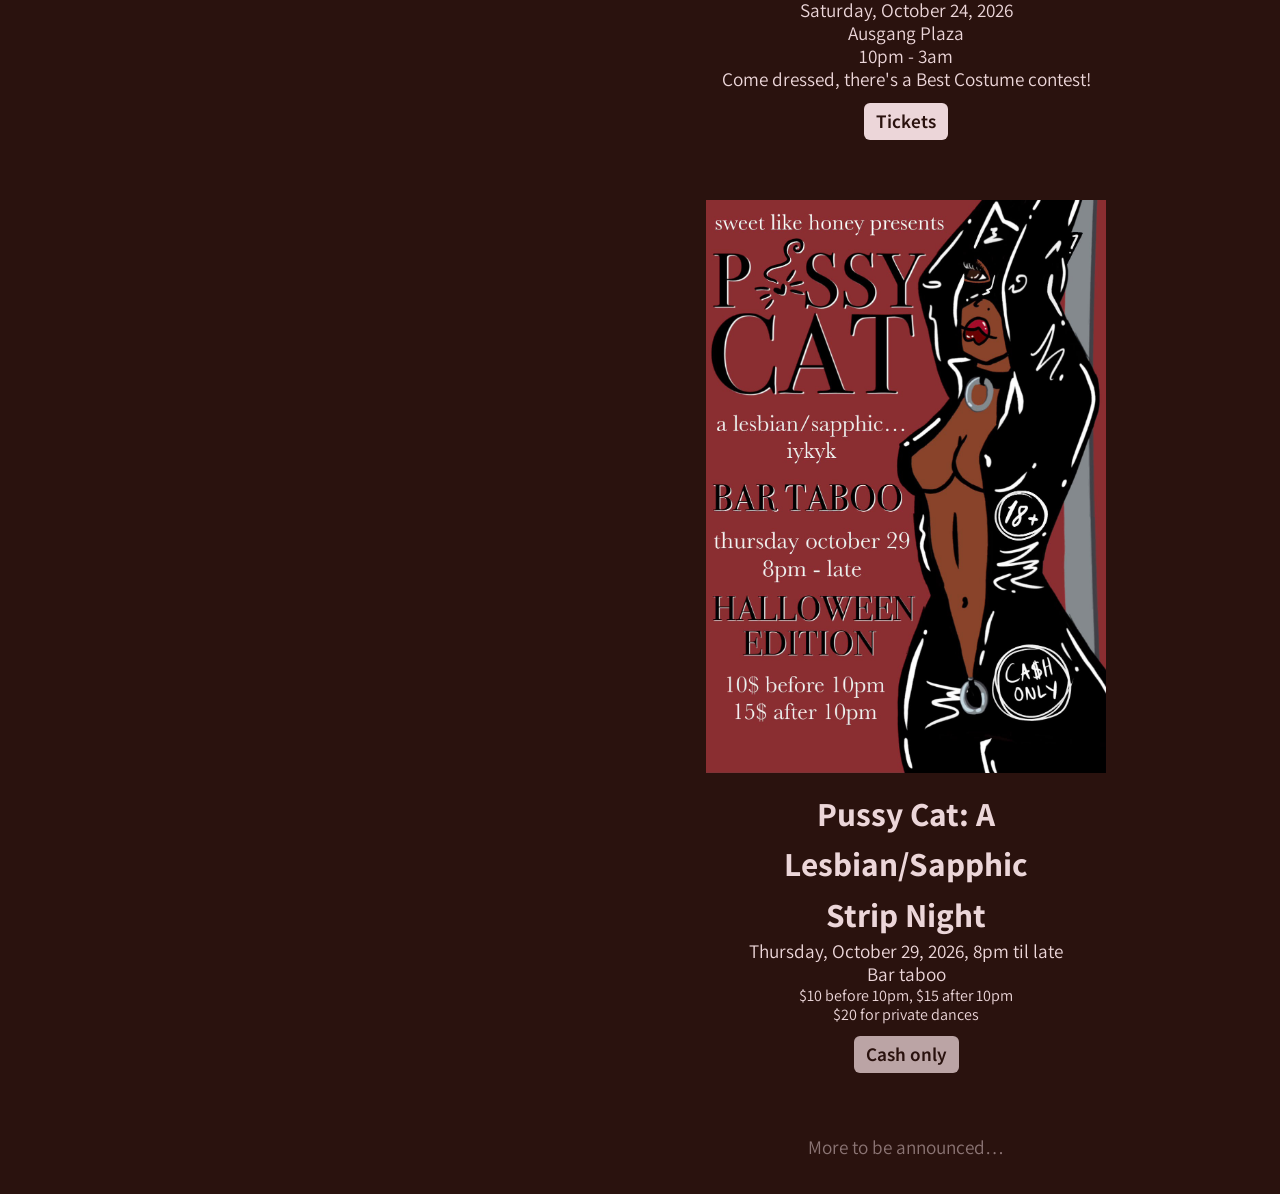
==== commit be7118fd: "🍯 Add ticket link for Honeyween" ====
--- a/index.html
+++ b/index.html
@@ -342,9 +342,14 @@
               <span>10pm - 3am</span>
               <span>Come dressed, there's a Best Costume contest!</span>
             </p>
-            <button disabled class="button">
-              <span>Tickets coming soon</span>
-            </button>
+            <a
+              class="button"
+              rel="noopener noreferrer"
+              target="_blank"
+              href="https://lepointdevente.com/billets/xd0261019001?lang=fr"
+            >
+              <span>Tickets</span>
+            </a>
           </div>
         </article>
 
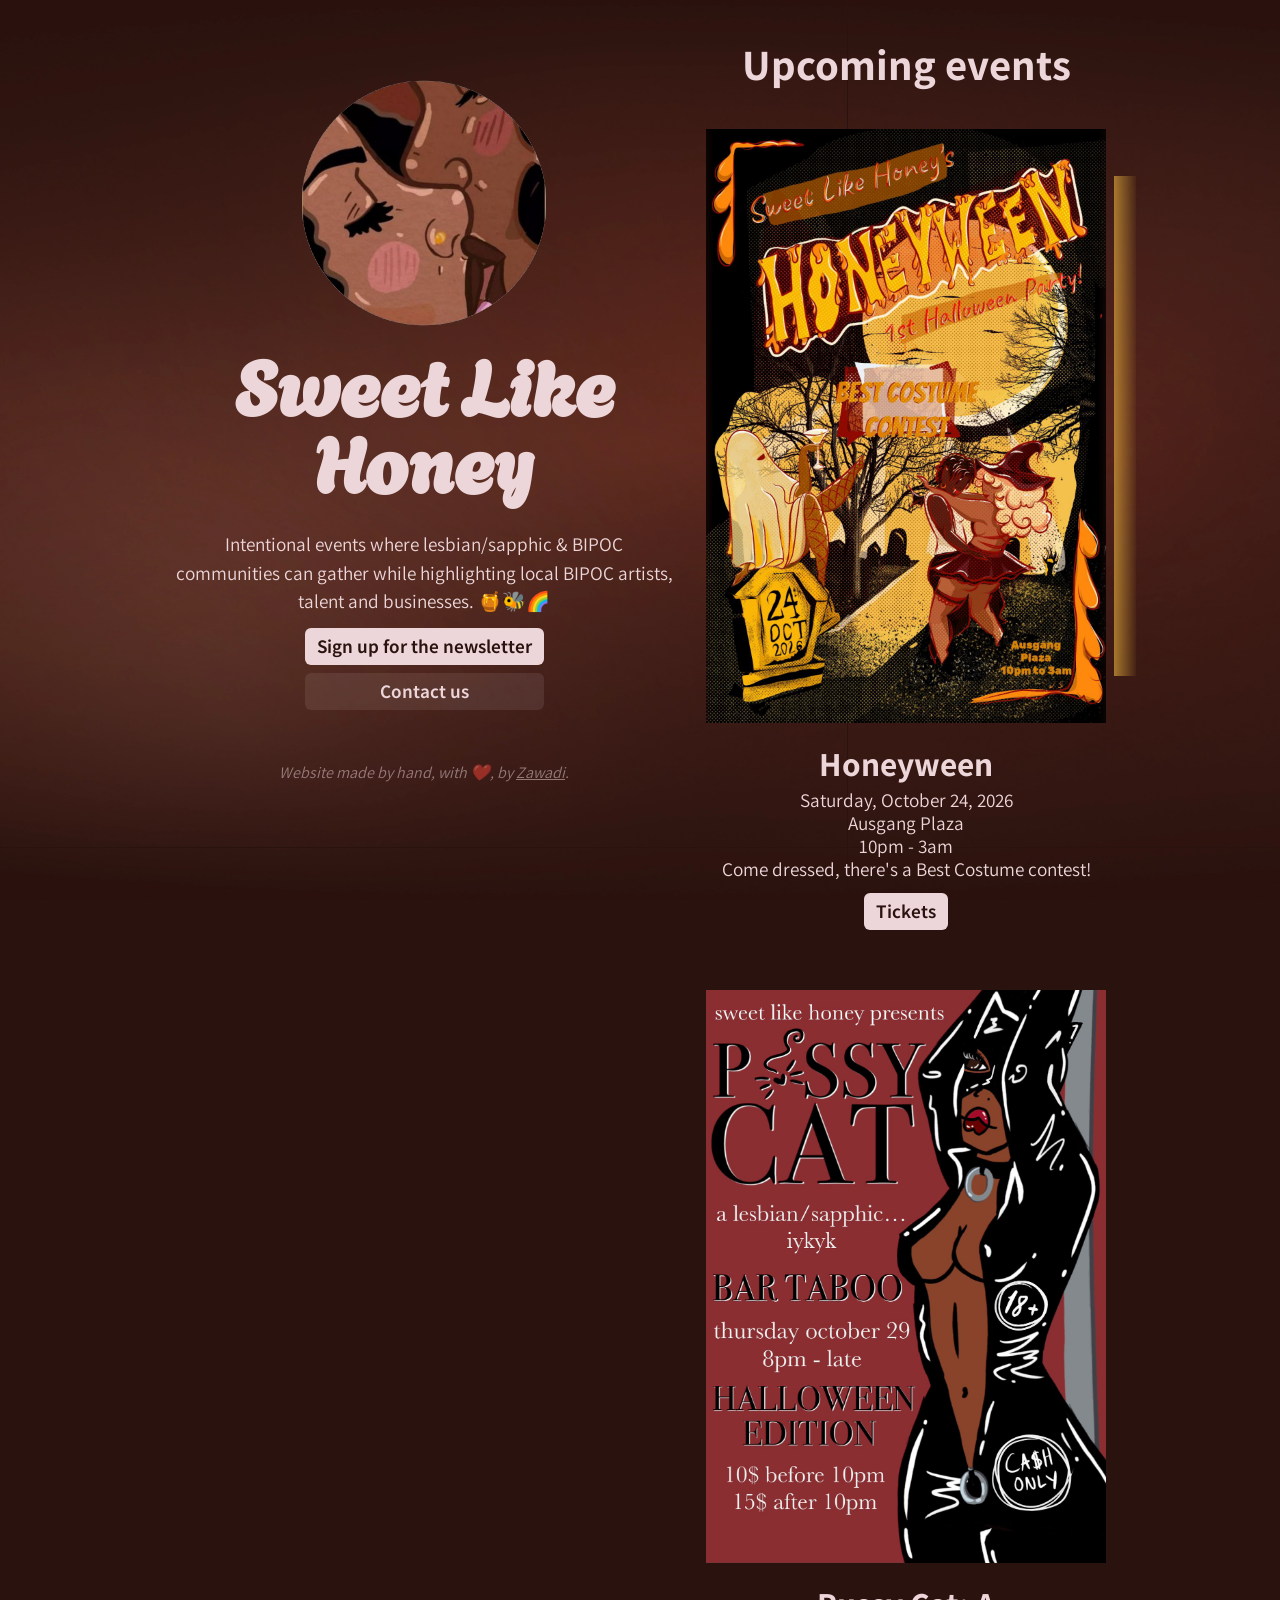
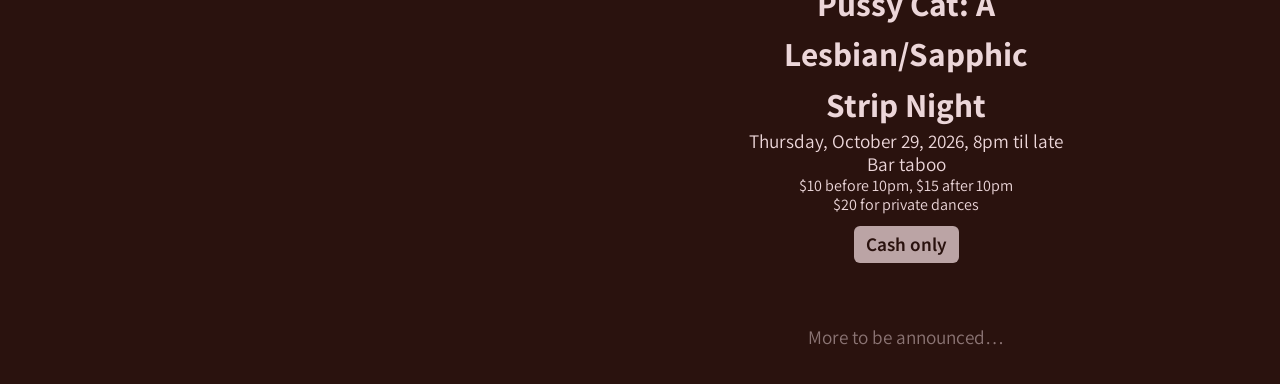
==== commit 1c7dec9d: "💿 Add featured DJs to Honeyween" ====
--- a/index.html
+++ b/index.html
@@ -305,7 +305,7 @@
           </div>
         </article>-->
 
-        <article>
+        <!--<article>
           <img
             src="posters/26-10-18_working_gxrls_caberet_show.png"
             alt="Sweet Like Honey presents Working Gxrls Cabaret Show. Sunday October 18, 2026, Doors at 7pm, Showtime at 8pm @ Ausgang Plaza"
@@ -327,13 +327,27 @@
               <span>Tickets</span>
             </a>
           </div>
-        </article>
+        </article>-->
 
         <article>
-          <img
-            src="posters/26-10-24_honeyweenm.jpg"
-            alt="Sweet Like Honey presents Honeyween. Saturday, October 24, 2026 @ Ausgang Plaza, 10pm to 3am."
-          />
+          <div class="carousel">
+            <img
+              src="posters/26-10-24_honeyween/main.jpg"
+              alt="Sweet Like Honey presents Honeyween. Saturday, October 24, 2026 @ Ausgang Plaza, 10pm to 3am."
+            />
+            <img
+              src="posters/26-10-24_honeyween/dj_ms_baby.jpg"
+              alt="Featured DJ: Ms. Baby"
+            />
+            <img
+              src="posters/26-10-24_honeyween/dj_adia_paris.jpg"
+              alt="Featured DJ: Adia Paris"
+            />
+            <img
+              src="posters/26-10-24_honeyween/dj_fvn3vv.jpg"
+              alt="Featured DJ: FVN3VV"
+            />
+          </div>
           <div class="eventDescription">
             <h4>Honeyween</h4>
             <p>
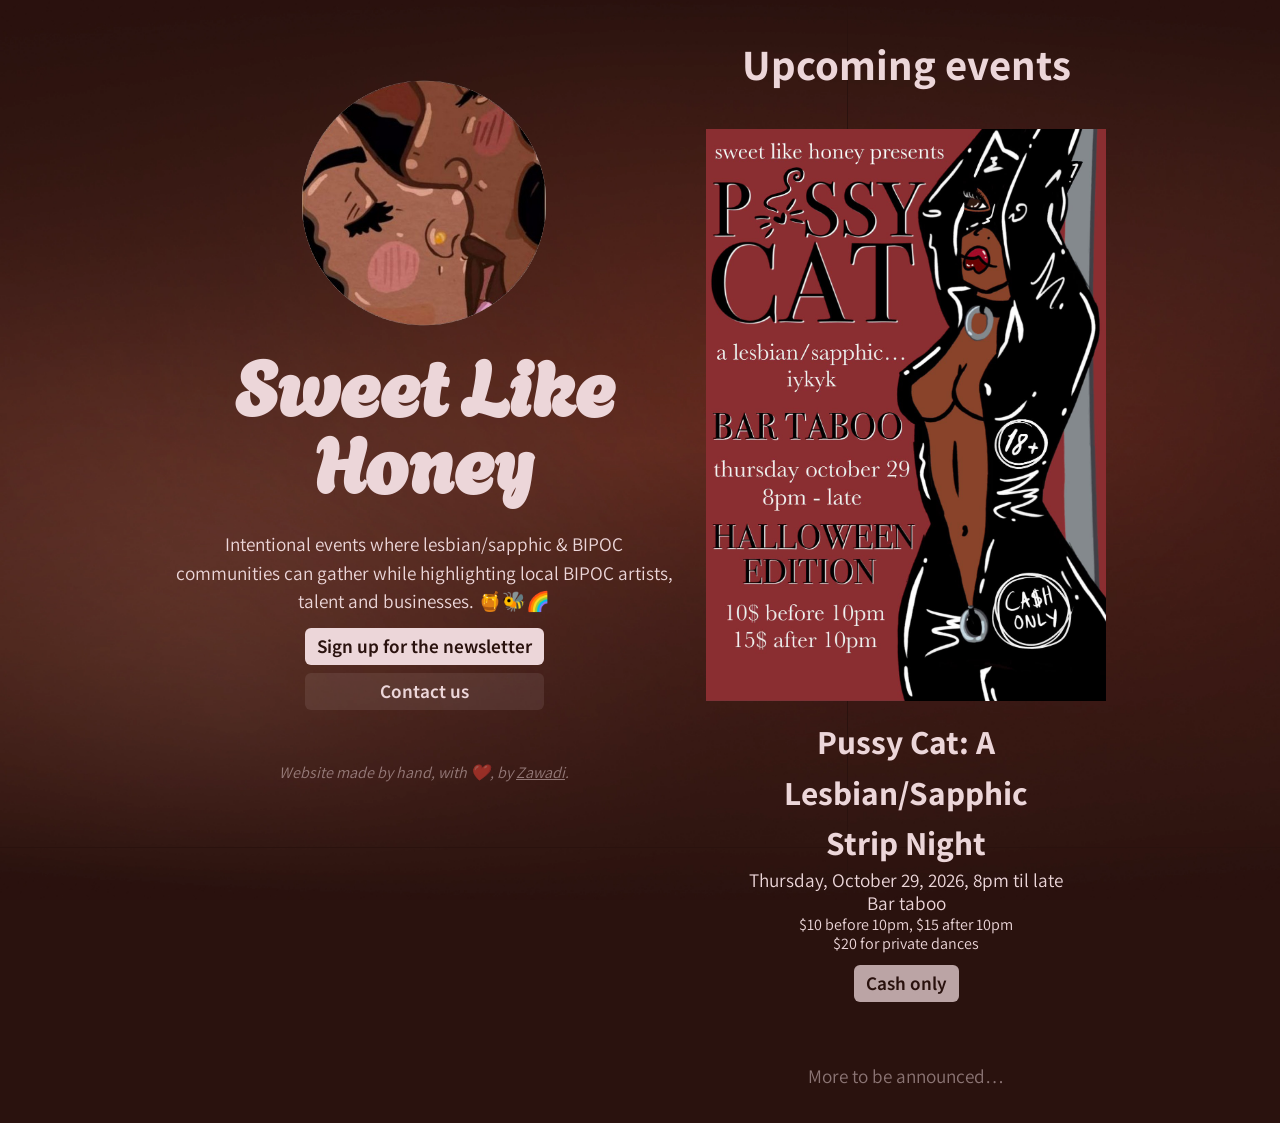
==== commit a5780408: "⬆️ Hide Honeyween event" ====
--- a/index.html
+++ b/index.html
@@ -329,7 +329,7 @@
           </div>
         </article>-->
 
-        <article>
+        <!--<article>
           <div class="carousel">
             <img
               src="posters/26-10-24_honeyween/main.jpg"
@@ -365,7 +365,7 @@
               <span>Tickets</span>
             </a>
           </div>
-        </article>
+        </article>-->
 
         <article>
           <img
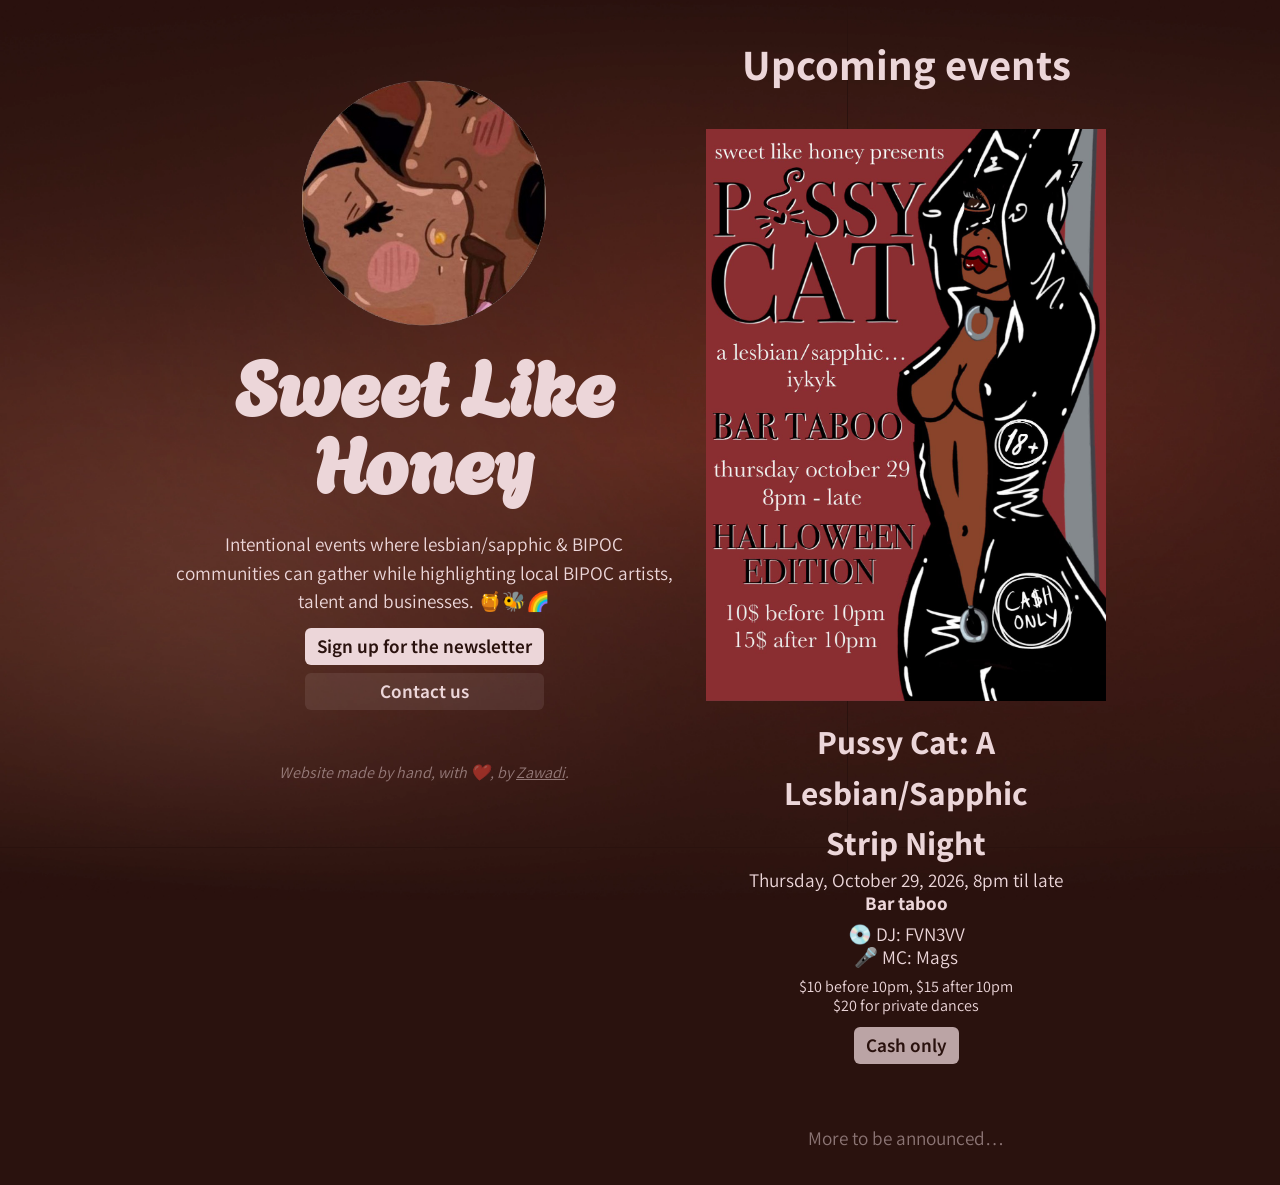
==== commit 74f7dd45: "🎤 Add DJ and MC to Pussycat event" ====
--- a/index.html
+++ b/index.html
@@ -376,8 +376,16 @@
             <h4>Pussy Cat: A Lesbian/Sapphic Strip Night</h4>
             <p>
               <span>Thursday, October 29, 2026, 8pm til late</span>
-              <span>Bar taboo</span>
-              <small>$10 before 10pm, $15 after 10pm</small>
+              <span><strong>Bar taboo</strong></span>
+
+              <span style="margin-top: 8px"
+                ><span role="img" aria-label="DJ">💿</span> DJ: FVN3VV</span
+              >
+              <span><span role="img" aria-label="MC">🎤</span> MC: Mags</span>
+
+              <small style="margin-top: 8px"
+                >$10 before 10pm, $15 after 10pm</small
+              >
               <small>$20 for private dances</small>
             </p>
             <button disabled class="button">
